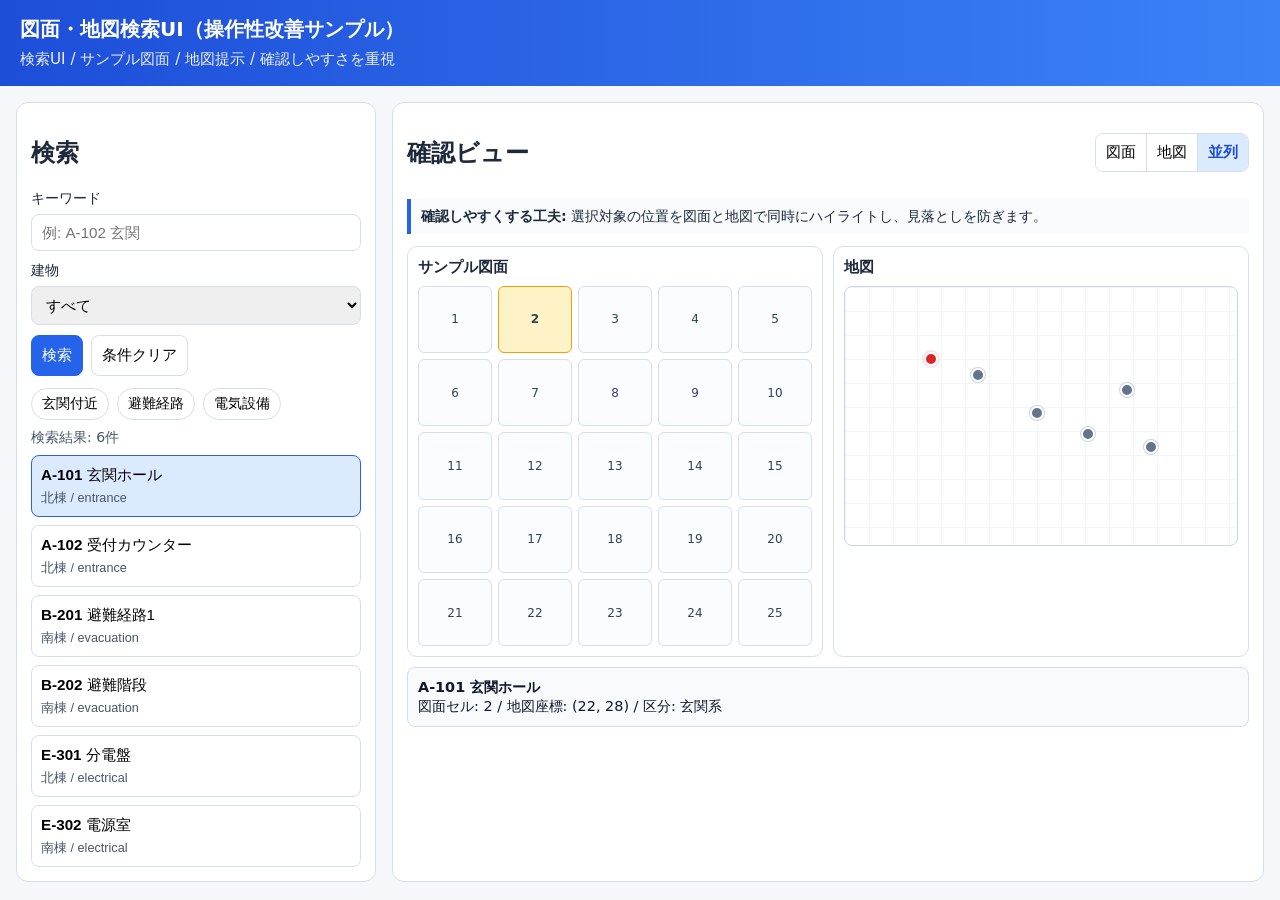
==== index.html @ 6cbe7949 "Remove generated pycache artifacts" ====
<!doctype html>
<html lang="ja">
  <head>
    <meta charset="UTF-8" />
    <meta name="viewport" content="width=device-width, initial-scale=1.0" />
    <title>図面・地図検索UIサンプル</title>
    <link rel="stylesheet" href="styles.css" />
  </head>
  <body>
    <header class="topbar">
      <h1>図面・地図検索UI（操作性改善サンプル）</h1>
      <p>検索UI / サンプル図面 / 地図提示 / 確認しやすさを重視</p>
    </header>

    <main class="layout">
      <section class="panel search-panel" aria-labelledby="search-title">
        <h2 id="search-title">検索</h2>
        <form id="searchForm" class="search-form">
          <label>
            キーワード
            <input id="keyword" type="text" placeholder="例: A-102 玄関" />
          </label>

          <label>
            建物
            <select id="building">
              <option value="all">すべて</option>
              <option value="north">北棟</option>
              <option value="south">南棟</option>
            </select>
          </label>

          <div class="actions">
            <button type="submit" class="primary">検索</button>
            <button type="button" id="clearBtn">条件クリア</button>
          </div>
        </form>

        <div class="quick-filters" aria-label="クイックフィルター">
          <button class="chip" data-filter="entrance">玄関付近</button>
          <button class="chip" data-filter="evacuation">避難経路</button>
          <button class="chip" data-filter="electrical">電気設備</button>
        </div>

        <p id="resultMeta" class="meta" aria-live="polite">検索結果: 0件</p>

        <ul id="resultList" class="result-list" aria-label="検索結果一覧"></ul>
      </section>

      <section class="panel viewer-panel" aria-labelledby="viewer-title">
        <div class="viewer-header">
          <h2 id="viewer-title">確認ビュー</h2>
          <div class="toggle-group" role="tablist" aria-label="表示切替">
            <button class="tab active" data-view="drawing" role="tab" aria-selected="true">図面</button>
            <button class="tab" data-view="map" role="tab" aria-selected="false">地図</button>
            <button class="tab" data-view="split" role="tab" aria-selected="false">並列</button>
          </div>
        </div>

        <div class="hint">
          <strong>確認しやすくする工夫:</strong>
          選択対象の位置を図面と地図で同時にハイライトし、見落としを防ぎます。
        </div>

        <div id="canvasArea" class="canvas-area split">
          <article class="canvas drawing" aria-label="図面表示">
            <h3>サンプル図面</h3>
            <div class="grid" id="drawingGrid"></div>
          </article>

          <article class="canvas map" aria-label="地図表示">
            <h3>地図</h3>
            <div class="mapbox" id="mapBox"></div>
          </article>
        </div>

        <aside class="selection-info" id="selectionInfo">
          項目を選択すると、図面・地図の該当箇所がここに表示されます。
        </aside>
      </section>
    </main>

    <script src="app.js"></script>
  </body>
</html>
---- styles.css ----
:root {
  color-scheme: light;
  --bg: #f5f7fb;
  --panel: #ffffff;
  --line: #d7deeb;
  --text: #1e293b;
  --sub: #475569;
  --accent: #2563eb;
  --accent-soft: #dbeafe;
  --warn: #f59e0b;
}

* { box-sizing: border-box; }
body {
  margin: 0;
  font-family: "Noto Sans JP", system-ui, sans-serif;
  background: var(--bg);
  color: var(--text);
}

.topbar {
  padding: 16px 20px;
  background: linear-gradient(90deg, #1d4ed8, #3b82f6);
  color: #fff;
}
.topbar h1 { margin: 0 0 6px; font-size: 1.25rem; }
.topbar p { margin: 0; font-size: 0.95rem; opacity: 0.92; }

.layout {
  display: grid;
  gap: 16px;
  grid-template-columns: minmax(280px, 360px) 1fr;
  padding: 16px;
}

.panel {
  background: var(--panel);
  border: 1px solid var(--line);
  border-radius: 12px;
  padding: 14px;
}

.search-form {
  display: grid;
  gap: 10px;
}
.search-form label {
  display: grid;
  gap: 6px;
  font-size: 0.9rem;
}
input, select, button {
  border: 1px solid var(--line);
  border-radius: 8px;
  font-size: 0.95rem;
  padding: 9px 10px;
}
button { cursor: pointer; background: #fff; }
button.primary {
  background: var(--accent);
  color: #fff;
  border-color: var(--accent);
}
button:focus-visible, input:focus-visible, select:focus-visible {
  outline: 3px solid #93c5fd;
  outline-offset: 1px;
}
.actions { display: flex; gap: 8px; }

.quick-filters {
  display: flex;
  gap: 8px;
  flex-wrap: wrap;
  margin: 12px 0 6px;
}
.chip {
  border-radius: 999px;
  font-size: 0.85rem;
  padding: 6px 10px;
}
.chip.active {
  background: var(--accent-soft);
  border-color: #93c5fd;
  color: #1d4ed8;
}

.meta { color: var(--sub); font-size: 0.88rem; margin: 8px 0; }
.result-list {
  list-style: none;
  margin: 0;
  padding: 0;
  max-height: 58vh;
  overflow: auto;
  display: grid;
  gap: 8px;
}
.result-item {
  border: 1px solid var(--line);
  border-radius: 8px;
  padding: 9px;
}
.result-item.active {
  border-color: var(--accent);
  background: var(--accent-soft);
}
.result-item button {
  width: 100%;
  text-align: left;
  border: 0;
  padding: 0;
  background: transparent;
}
.result-item small { color: var(--sub); display: block; margin-top: 4px; }

.viewer-header {
  display: flex;
  justify-content: space-between;
  align-items: center;
  gap: 8px;
}
.toggle-group {
  display: inline-flex;
  border: 1px solid var(--line);
  border-radius: 8px;
  overflow: hidden;
}
.tab {
  border: 0;
  border-right: 1px solid var(--line);
  border-radius: 0;
  padding: 8px 10px;
}
.tab:last-child { border-right: 0; }
.tab.active { background: var(--accent-soft); color: #1d4ed8; font-weight: 700; }

.hint {
  margin: 10px 0 12px;
  font-size: 0.9rem;
  background: #f8fafc;
  border-left: 4px solid var(--accent);
  padding: 8px 10px;
}

.canvas-area {
  display: grid;
  grid-template-columns: 1fr 1fr;
  gap: 10px;
}
.canvas-area.drawing-only .map,
.canvas-area.map-only .drawing { display: none; }
.canvas-area.drawing-only,
.canvas-area.map-only { grid-template-columns: 1fr; }

.canvas {
  border: 1px solid var(--line);
  border-radius: 10px;
  padding: 10px;
  min-height: 320px;
}
.canvas h3 { margin: 0 0 8px; font-size: 0.95rem; }

.grid {
  display: grid;
  grid-template-columns: repeat(5, 1fr);
  gap: 6px;
}
.cell {
  aspect-ratio: 1.1;
  border: 1px solid var(--line);
  border-radius: 6px;
  display: grid;
  place-items: center;
  font-size: 0.75rem;
  color: #334155;
  background: #fafcff;
}
.cell.target {
  border-color: var(--warn);
  background: #fef3c7;
  font-weight: 700;
}

.mapbox {
  position: relative;
  border: 1px solid #cbd5e1;
  border-radius: 8px;
  min-height: 260px;
  background:
    linear-gradient(#f1f5f9 1px, transparent 1px),
    linear-gradient(90deg, #f1f5f9 1px, transparent 1px),
    #fff;
  background-size: 24px 24px;
}
.pin {
  width: 14px;
  height: 14px;
  border-radius: 50%;
  background: #64748b;
  position: absolute;
  transform: translate(-50%, -50%);
  border: 2px solid #fff;
  box-shadow: 0 0 0 1px #cbd5e1;
}
.pin.target {
  background: #dc2626;
  box-shadow: 0 0 0 2px #fee2e2;
}

.selection-info {
  margin-top: 10px;
  border: 1px solid var(--line);
  border-radius: 8px;
  padding: 10px;
  font-size: 0.9rem;
  color: #0f172a;
  background: #f8fafc;
}

@media (max-width: 960px) {
  .layout { grid-template-columns: 1fr; }
  .result-list { max-height: 40vh; }
}
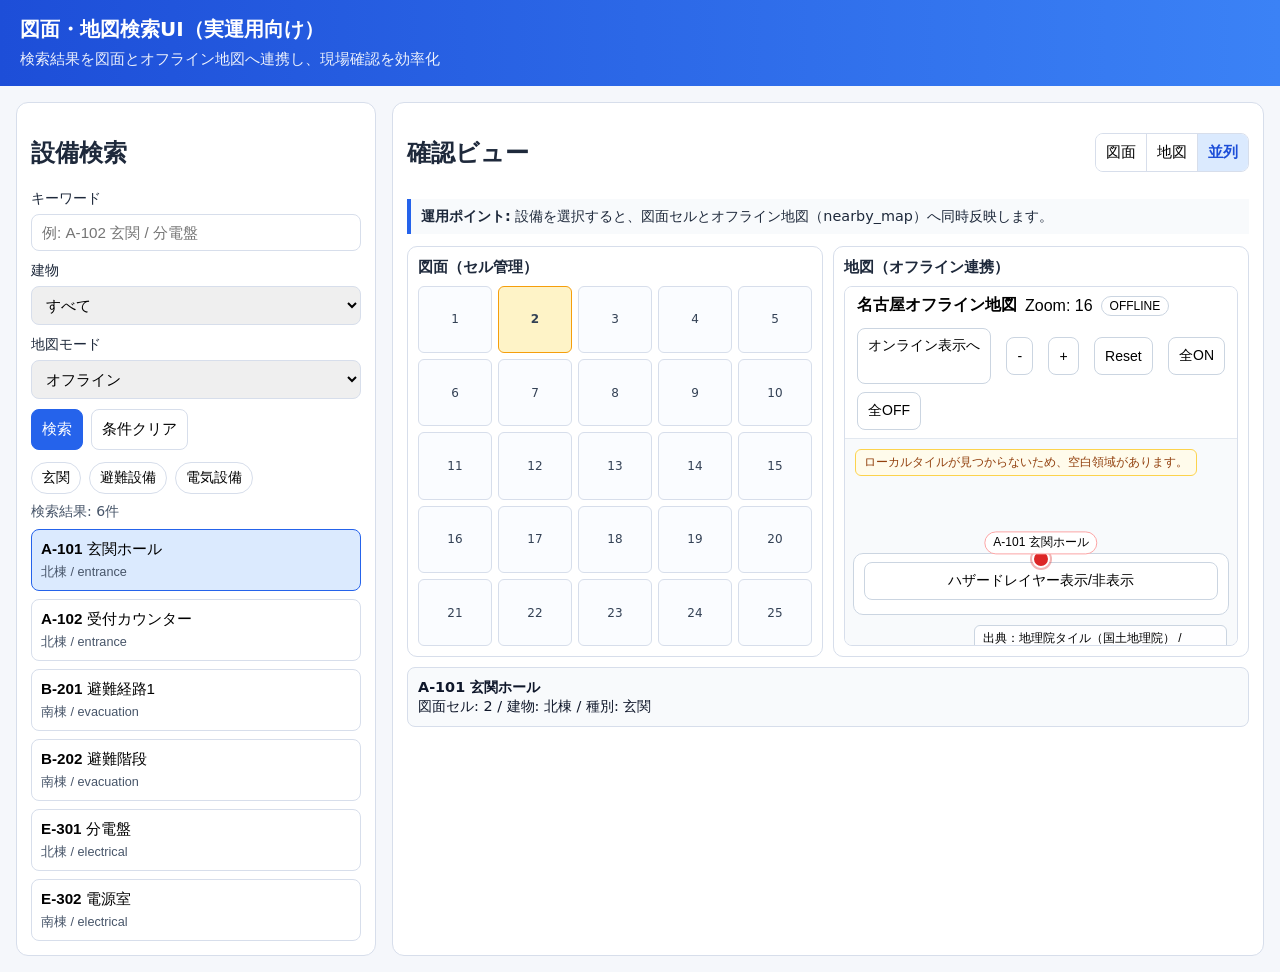
==== commit eb23eade: "Integrate real drawing search UI with offline map and focus marker sync" ====
--- a/index.html
+++ b/index.html
@@ -3,22 +3,22 @@
   <head>
     <meta charset="UTF-8" />
     <meta name="viewport" content="width=device-width, initial-scale=1.0" />
-    <title>図面・地図検索UIサンプル</title>
+    <title>図面・地図検索UI（実運用版）</title>
     <link rel="stylesheet" href="styles.css" />
   </head>
   <body>
     <header class="topbar">
-      <h1>図面・地図検索UI（操作性改善サンプル）</h1>
-      <p>検索UI / サンプル図面 / 地図提示 / 確認しやすさを重視</p>
+      <h1>図面・地図検索UI（実運用向け）</h1>
+      <p>検索結果を図面とオフライン地図へ連携し、現場確認を効率化</p>
     </header>
 
     <main class="layout">
       <section class="panel search-panel" aria-labelledby="search-title">
-        <h2 id="search-title">検索</h2>
+        <h2 id="search-title">設備検索</h2>
         <form id="searchForm" class="search-form">
           <label>
             キーワード
-            <input id="keyword" type="text" placeholder="例: A-102 玄関" />
+            <input id="keyword" type="text" placeholder="例: A-102 玄関 / 分電盤" />
           </label>
 
           <label>
@@ -30,6 +30,13 @@
             </select>
           </label>
 
+          <label>地図モード
+            <select id="mapMode">
+              <option value="offline">オフライン</option>
+              <option value="online">オンライン（確認用）</option>
+            </select>
+          </label>
+
           <div class="actions">
             <button type="submit" class="primary">検索</button>
             <button type="button" id="clearBtn">条件クリア</button>
@@ -37,13 +44,12 @@
         </form>
 
         <div class="quick-filters" aria-label="クイックフィルター">
-          <button class="chip" data-filter="entrance">玄関付近</button>
-          <button class="chip" data-filter="evacuation">避難経路</button>
+          <button class="chip" data-filter="entrance">玄関</button>
+          <button class="chip" data-filter="evacuation">避難設備</button>
           <button class="chip" data-filter="electrical">電気設備</button>
         </div>
 
         <p id="resultMeta" class="meta" aria-live="polite">検索結果: 0件</p>
-
         <ul id="resultList" class="result-list" aria-label="検索結果一覧"></ul>
       </section>
 
@@ -58,24 +64,24 @@
         </div>
 
         <div class="hint">
-          <strong>確認しやすくする工夫:</strong>
-          選択対象の位置を図面と地図で同時にハイライトし、見落としを防ぎます。
+          <strong>運用ポイント:</strong>
+          設備を選択すると、図面セルとオフライン地図（nearby_map）へ同時反映します。
         </div>
 
         <div id="canvasArea" class="canvas-area split">
           <article class="canvas drawing" aria-label="図面表示">
-            <h3>サンプル図面</h3>
+            <h3>図面（セル管理）</h3>
             <div class="grid" id="drawingGrid"></div>
           </article>
 
           <article class="canvas map" aria-label="地図表示">
-            <h3>地図</h3>
-            <div class="mapbox" id="mapBox"></div>
+            <h3>地図（オフライン連携）</h3>
+            <iframe id="mapFrame" title="オフライン地図ビュー" loading="lazy"></iframe>
           </article>
         </div>
 
         <aside class="selection-info" id="selectionInfo">
-          項目を選択すると、図面・地図の該当箇所がここに表示されます。
+          項目を選択すると、図面セル・地図中心・位置マーカーを同期表示します。
         </aside>
       </section>
     </main>
--- a/styles.css
+++ b/styles.css
@@ -220,3 +220,19 @@
   .layout { grid-template-columns: 1fr; }
   .result-list { max-height: 40vh; }
 }
+
+
+#mapFrame {
+  width: 100%;
+  min-height: 360px;
+  border: 1px solid var(--line);
+  border-radius: 8px;
+  background: #fff;
+}
+
+.canvas.map {
+  display: grid;
+  grid-template-rows: auto 1fr;
+}
+
+#mapMode { width: 100%; }
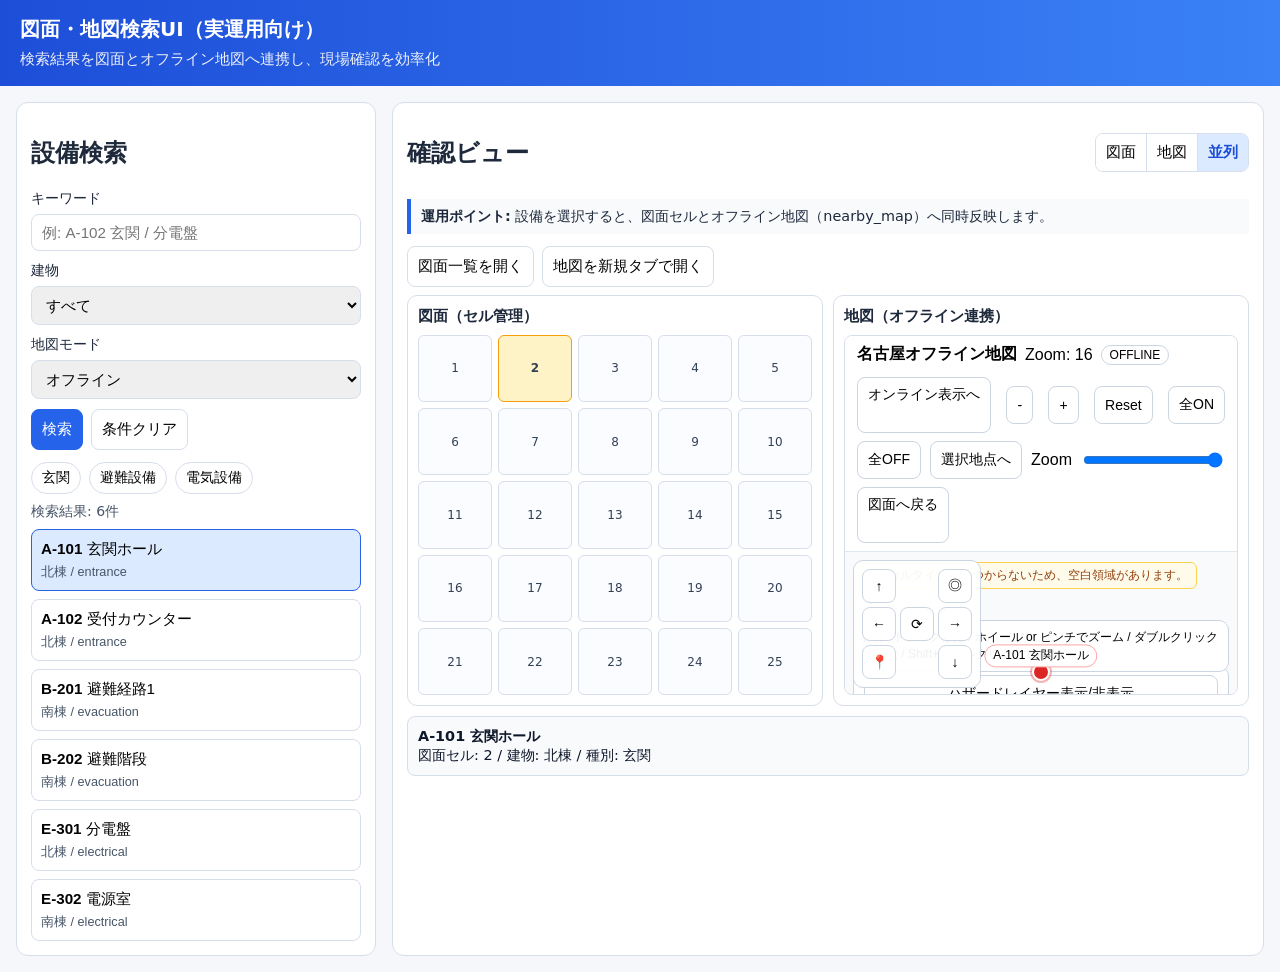
==== commit 64788b93: "Improve map operability with richer controls and touch zoom" ====
--- a/index.html
+++ b/index.html
@@ -68,6 +68,11 @@
           設備を選択すると、図面セルとオフライン地図（nearby_map）へ同時反映します。
         </div>
 
+        <div class="actions" style="margin-bottom:8px;">
+          <button type="button" id="openBlueprintBtn">図面一覧を開く</button>
+          <button type="button" id="openMapNewTabBtn">地図を新規タブで開く</button>
+        </div>
+
         <div id="canvasArea" class="canvas-area split">
           <article class="canvas drawing" aria-label="図面表示">
             <h3>図面（セル管理）</h3>
